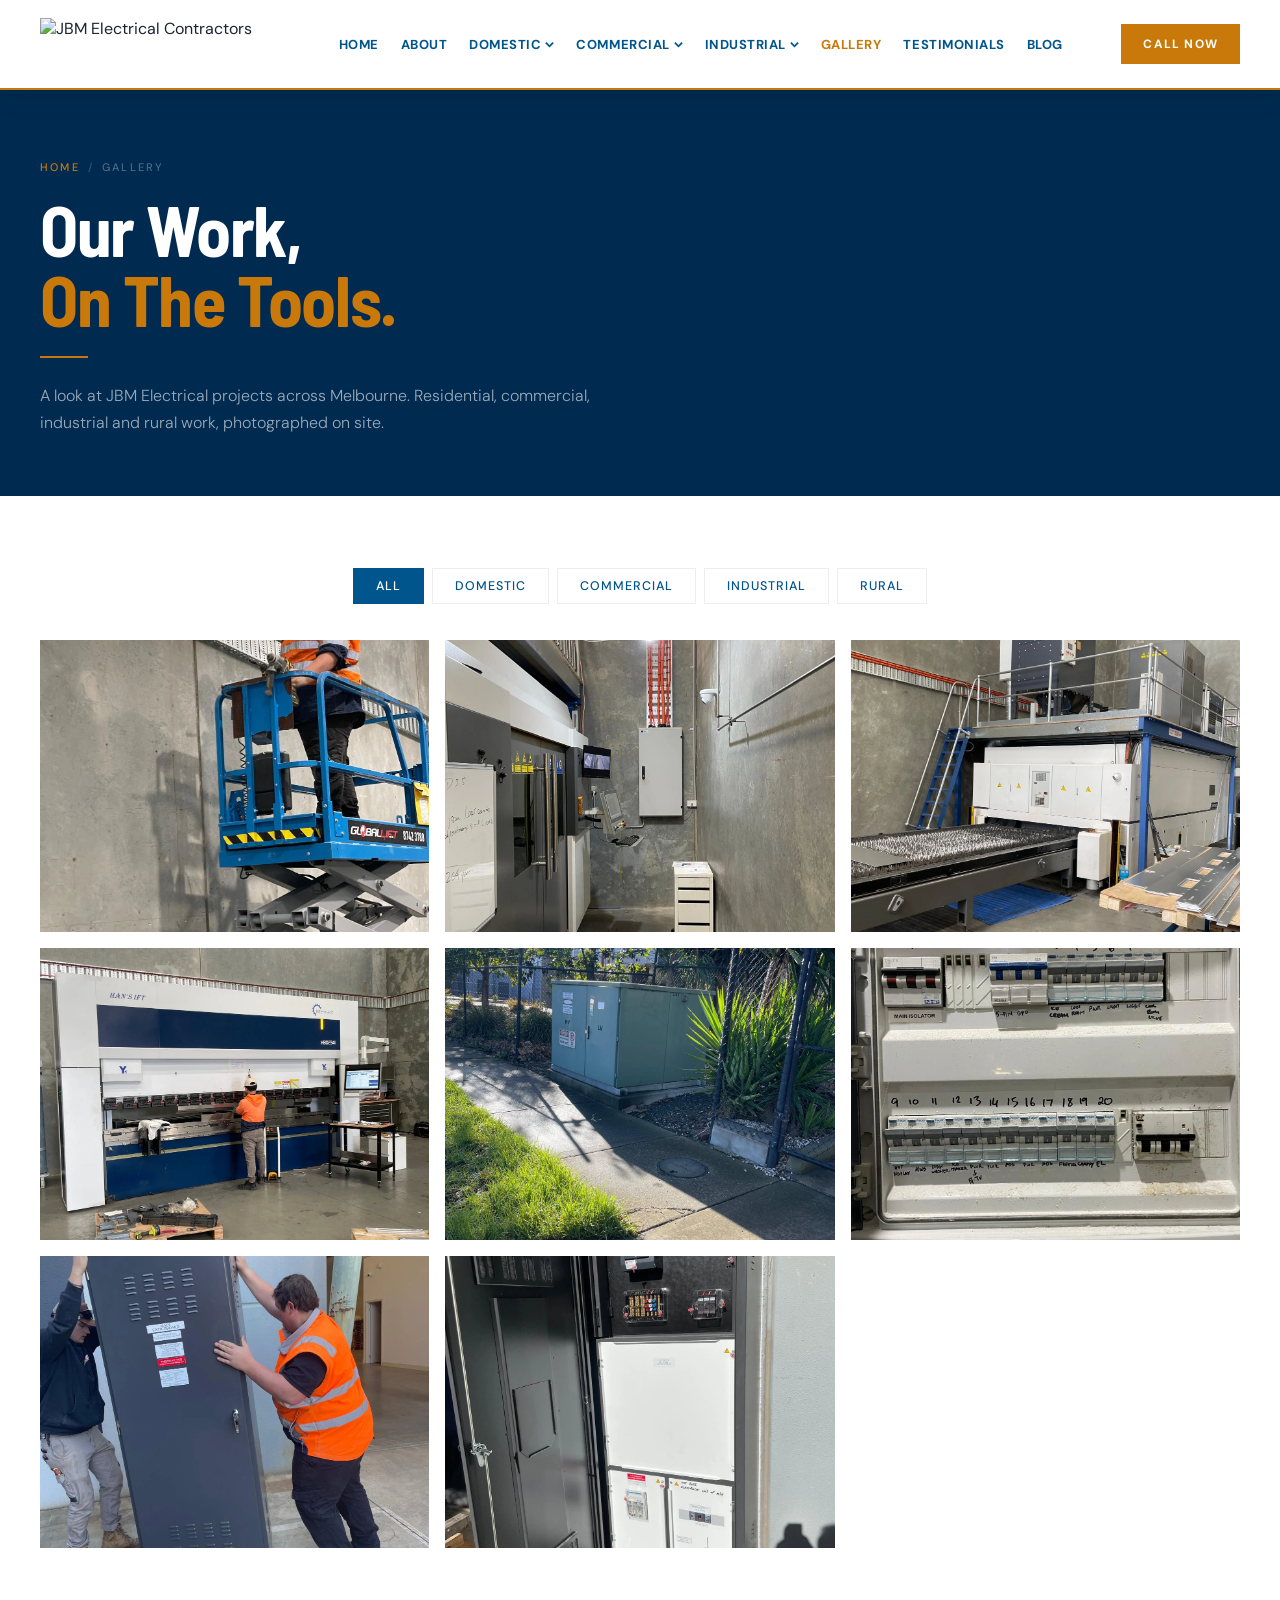
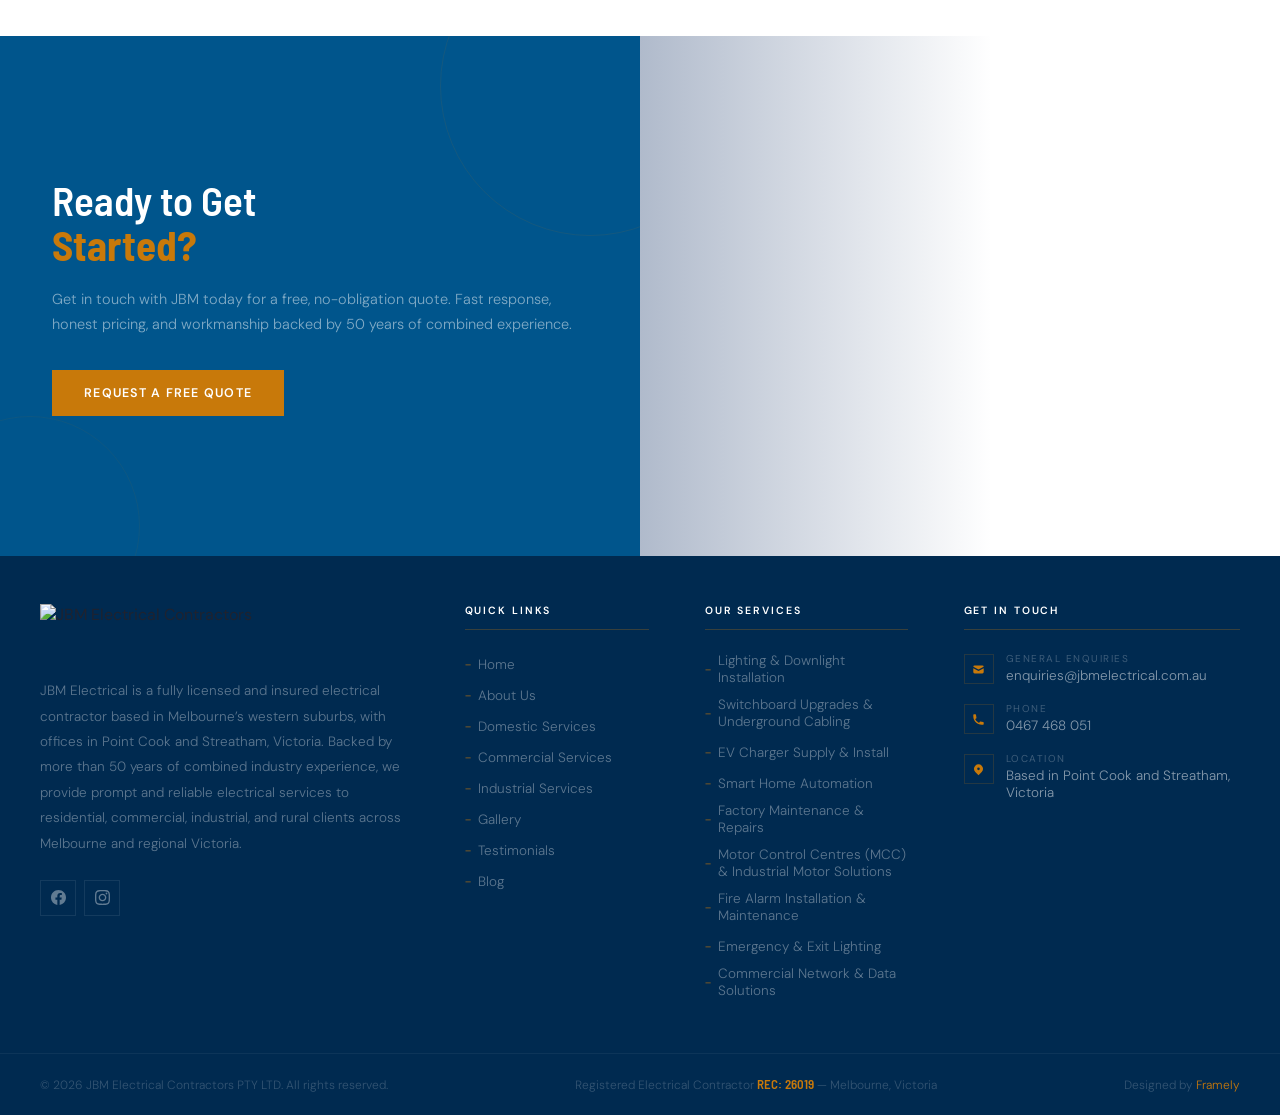
==== gallery.html @ 565f88bf "Apply JBM client wording and supplied photos for fork showcase" ====
<!DOCTYPE html>
<html lang="en">
<head>
    <meta charset="UTF-8">
    <meta name="viewport" content="width=device-width, initial-scale=1.0">
    <title>Gallery | JBM Electrical Contractors</title>
    <link rel="icon" type="image/x-icon" href="assets/icons/favicon.ico">
    <meta name="description" content="JBM Electrical projects across Melbourne: residential, commercial, industrial and rural electrical work.">
    <link rel="preconnect" href="https://fonts.googleapis.com">
    <link rel="preconnect" href="https://fonts.gstatic.com" crossorigin>
    <link href="https://fonts.googleapis.com/css2?family=Barlow+Semi+Condensed:wght@300;400;500;600;700&family=DM+Sans:ital,wght@0,300;0,400;0,500;0,600;1,300&display=swap" rel="stylesheet">
        <link rel="preload" href="assets/images/hero-bg-2.jpg" as="image">
    <link rel="stylesheet" href="css/styles.css">
    <style>
        /* Hero — interior page */
        .pg-hero {
            min-height: 46vh; position: relative;
            display: flex; align-items: flex-end; overflow: hidden;
        }
        .pg-hero-bg {
            position: absolute; inset: 0;
            background-color: var(--navy-deep);
            background-image: url("assets/images/hero-bg-2.jpg");
            background-size: cover; background-position: center 40%;
        }
        .pg-hero-overlay {
            position: absolute; inset: 0;
            background: linear-gradient(180deg, rgba(0,42,80,.45) 0%, rgba(0,42,80,.86) 75%, var(--navy-deep) 100%);
        }
        .pg-hero-inner {
            position: relative; z-index: 2;
            max-width: 1280px; width: 100%; margin: 0 auto;
            padding: 160px 40px 60px;
        }
        .pg-breadcrumb {
            display: flex; align-items: center; gap: 8px;
            font-size: 11px; letter-spacing: .2em; text-transform: uppercase;
            color: rgba(255,255,255,.3); margin-bottom: 20px; font-weight: 500;
        }
        .pg-breadcrumb a { color: var(--amber); }
        .pg-breadcrumb span { color: rgba(255,255,255,.2); }
        .pg-hero-title {
            font-family: "Barlow Semi Condensed", sans-serif;
            font-size: clamp(38px, 5.5vw, 70px);
            font-weight: 700; line-height: 1.0;
            color: var(--white); letter-spacing: -.02em; margin: 0;
        }
        .pg-hero-title em { color: var(--amber); font-style: normal; display: block; }
        .pg-hero-rule { width: 48px; height: 2px; background: var(--amber); margin-top: 22px; }
        .pg-hero-sub {
            font-size: 16px; color: rgba(255,255,255,.6); font-weight: 300;
            line-height: 1.7; max-width: 580px; margin-top: 24px;
        }

        /* Active nav link */
        .nav-active { color: var(--amber) !important; }

        /* Gallery page */
        #gallery-section {
            padding: 72px 0 88px;
            background: var(--white);
        }
        .gal-filters {
            display: flex; flex-wrap: wrap; gap: 8px;
            margin-bottom: 36px; justify-content: center;
        }
        .gal-filter-btn {
            padding: 9px 22px;
            border: 1.5px solid var(--light-gray);
            background: transparent;
            font-family: "DM Sans", sans-serif;
            font-size: 12.5px; font-weight: 500;
            letter-spacing: .08em; text-transform: uppercase;
            color: var(--navy); cursor: pointer;
            transition: border-color .18s, background .18s, color .18s;
        }
        .gal-filter-btn:hover { border-color: var(--amber); color: var(--amber); }
        .gal-filter-btn.active {
            background: var(--navy); border-color: var(--navy); color: var(--white);
        }
        .gal-grid {
            display: grid;
            grid-template-columns: repeat(3, 1fr);
            gap: 16px;
        }
        .gal-item {
            position: relative;
            aspect-ratio: 4/3;
            overflow: hidden;
            cursor: pointer;
            background: var(--off-white);
        }
        .gal-item-img {
            width: 100%; height: 100%;
            object-fit: cover;
            transition: transform .5s ease;
        }
        .gal-item:hover .gal-item-img { transform: scale(1.05); }
        .gal-item-overlay {
            position: absolute; inset: 0;
            background: linear-gradient(0deg, rgba(0,42,80,.85) 0%, rgba(0,42,80,0) 50%);
            display: flex; flex-direction: column; justify-content: flex-end;
            padding: 22px 20px;
            opacity: 0;
            transition: opacity .25s ease;
        }
        .gal-item:hover .gal-item-overlay { opacity: 1; }
        .gal-item-cat {
            font-size: 9.5px; letter-spacing: .22em; text-transform: uppercase;
            color: var(--amber); font-weight: 600; margin-bottom: 6px;
        }
        .gal-item-title {
            font-family: "Barlow Semi Condensed", sans-serif;
            font-size: 18px; color: var(--white); font-weight: 600; line-height: 1.2;
        }

        /* Empty state */
        .gal-empty {
            grid-column: 1 / -1;
            padding: 80px 20px; text-align: center;
            color: var(--mid-gray);
        }
        .gal-empty-title {
            font-family: "Barlow Semi Condensed", sans-serif;
            font-size: 22px; color: var(--navy); font-weight: 600;
            margin-bottom: 8px;
        }
        .gal-empty-desc { font-size: 14px; line-height: 1.6; }

        /* Lightbox */
        .gal-lightbox {
            position: fixed; inset: 0; z-index: 10000;
            background: rgba(0,18,44,.95);
            display: none;
            align-items: center; justify-content: center;
            padding: 40px;
        }
        .gal-lightbox.show { display: flex; }
        .gal-lightbox-img {
            max-width: 90%; max-height: 80vh;
            object-fit: contain;
            display: block;
        }
        .gal-lightbox-info {
            position: absolute; bottom: 32px; left: 50%;
            transform: translateX(-50%);
            text-align: center;
            color: var(--white);
        }
        .gal-lightbox-cat {
            font-size: 10px; letter-spacing: .25em;
            text-transform: uppercase; color: var(--amber); font-weight: 600;
            margin-bottom: 6px;
        }
        .gal-lightbox-title {
            font-family: "Barlow Semi Condensed", sans-serif;
            font-size: 22px; font-weight: 500;
        }
        .gal-lightbox-close {
            position: absolute; top: 20px; right: 24px;
            width: 44px; height: 44px; border-radius: 50%;
            background: rgba(255,255,255,.08); border: 1px solid rgba(255,255,255,.15);
            color: var(--white); font-size: 22px; line-height: 1;
            cursor: pointer; display: flex; align-items: center; justify-content: center;
        }
        .gal-lightbox-close:hover { background: var(--amber); border-color: var(--amber); }

        @media(max-width:900px) {
            .gal-grid { grid-template-columns: repeat(2, 1fr); }
        }
        @media(max-width:700px) {
            .pg-hero-inner { padding: 130px 20px 48px; }
            .pg-breadcrumb { display: none; }
            #gallery-section { padding: 48px 0 60px; }
            .gal-filters { margin-bottom: 24px; }
            .gal-filter-btn { padding: 8px 16px; font-size: 11.5px; }
        }
        @media(max-width:480px) {
            .gal-grid { grid-template-columns: 1fr; }
        }

        /* Loading spinner */
        .content-spinner {
            grid-column: 1 / -1;
            display: flex;
            align-items: center;
            justify-content: center;
            padding: 80px 20px;
        }
        .content-spinner::after {
            content: "";
            width: 38px; height: 38px;
            border: 3px solid rgba(0, 85, 140, .12);
            border-top-color: var(--amber);
            border-radius: 50%;
            animation: contentSpin .9s linear infinite;
        }
        @keyframes contentSpin {
            to { transform: rotate(360deg); }
        }
    </style>
</head>
<body>

<header id="header">
    <div class="header-wrap">
        <a href="index.html" class="logo">
            <img id="logo-src" class="logo-color" src="assets/images/jbm-logo.svg" alt="JBM Electrical Contractors">
        </a>
        <nav>
            <div class="nav-item"><a href="index.html" class="nav-link">Home</a></div>
            <div class="nav-item"><a href="about.html" class="nav-link ">About</a></div>
            <div class="nav-item">
                <a href="domestic.html" class="nav-link">Domestic <svg class="chevron" viewBox="0 0 10 6"><path d="M1 1l4 4 4-4"/></svg></a>
                <div class="dropdown">
                    <a href="domestic.html#power-points-switches" class="dd-link">Power Points &amp; Switches</a>
                    <a href="domestic.html#lighting-downlights" class="dd-link">Lighting &amp; Downlight Installation</a>
                    <a href="domestic.html#ceiling-exhaust-fans" class="dd-link">Ceiling &amp; Exhaust Fans</a>
                    <a href="domestic.html#stove-oven-cooktop" class="dd-link">Stove, Oven &amp; Cooktop Installations</a>
                    <a href="domestic.html#air-conditioning" class="dd-link">Air Conditioning</a>
                    <a href="domestic.html#rangehood-installations" class="dd-link">Rangehood Installation &amp; Electrical Connection</a>
                    <a href="domestic.html#smart-home-automation" class="dd-link">Smart Home Automation</a>
                    <a href="domestic.html#electrical-heating" class="dd-link">Electrical Heating Installation</a>
                    <a href="domestic.html#tv-wall-mounting" class="dd-link">TV &amp; Wall Mounting</a>
                    <a href="domestic.html#data-tv-points" class="dd-link">Data &amp; TV Point Installation</a>
                    <a href="domestic.html#ev-charger" class="dd-link">EV Charger Supply &amp; Install</a>
                    <a href="domestic.html#switchboard-upgrades" class="dd-link">Switchboard Upgrades &amp; Underground Cabling</a>
                    <a href="domestic.html#safety-switches" class="dd-link">Safety Switches &amp; Testing</a>
                    <a href="domestic.html#appliance-repairs" class="dd-link">Appliance Repairs &amp; Electrical Fault Finding</a>
                    <a href="domestic.html#tenancy-safety-checks" class="dd-link">Residential Tenancy Safety Checks</a>
                </div>
            </div>
            <div class="nav-item">
                <a href="commercial.html" class="nav-link">Commercial <svg class="chevron" viewBox="0 0 10 6"><path d="M1 1l4 4 4-4"/></svg></a>
                <div class="dropdown">
                    <a href="commercial.html#shop-fitouts" class="dd-link">Commercial Shop Fit-outs</a>
                    <a href="commercial.html#tenant-improvements" class="dd-link">Commercial Tenant Improvement Works</a>
                    <a href="commercial.html#medical-dental" class="dd-link">Medical &amp; Dental Centre Electrical Services</a>
                    <a href="commercial.html#bakeries-hospitality" class="dd-link">Bakeries &amp; Hospitality Electrical Services</a>
                    <a href="commercial.html#shopping-centre-maintenance" class="dd-link">Shopping Centre Electrical Maintenance</a>
                    <a href="commercial.html#lighting-installations" class="dd-link">Commercial Lighting Installation &amp; Upgrades</a>
                    <a href="commercial.html#new-construction-wiring" class="dd-link">New Commercial Construction Wiring</a>
                    <a href="commercial.html#emergency-exit-lighting" class="dd-link">Emergency &amp; Exit Lighting</a>
                    <a href="commercial.html#ev-charger" class="dd-link">EV Charger Supply &amp; Install</a>
                    <a href="commercial.html#fire-alarm" class="dd-link">Fire Alarm Installation &amp; Maintenance</a>
                    <a href="commercial.html#network-data" class="dd-link">Commercial Network &amp; Data Solutions</a>
                    <a href="commercial.html#lighting-design-energy" class="dd-link">Lighting Design &amp; Energy Efficient Upgrades</a>
                    <a href="commercial.html#fault-finding" class="dd-link">Commercial Electrical Fault Finding &amp; Repairs</a>
                    <a href="commercial.html#testing-compliance" class="dd-link">Electrical Testing &amp; Compliance</a>
                </div>
            </div>
            <div class="nav-item">
                <a href="industrial.html" class="nav-link">Industrial <svg class="chevron" viewBox="0 0 10 6"><path d="M1 1l4 4 4-4"/></svg></a>
                <div class="dropdown">
                    <a href="industrial.html#factory-maintenance" class="dd-link">Factory Maintenance &amp; Repairs</a>
                    <a href="industrial.html#crane-pump-maintenance" class="dd-link">Crane &amp; Pump Electrical Maintenance</a>
                    <a href="industrial.html#motor-control-centres" class="dd-link">Motor Control Centres (MCC) &amp; Industrial Motor Solutions</a>
                    <a href="industrial.html#heavy-machinery-wiring" class="dd-link">Heavy Machinery Wiring &amp; Electrical Connections</a>
                    <a href="industrial.html#cable-ladder" class="dd-link">Cable Tray, Ladder &amp; Industrial Cable Installations</a>
                    <a href="industrial.html#high-bay-lighting" class="dd-link">High Bay Lighting Installation &amp; Upgrades</a>
                    <a href="industrial.html#3-phase-power" class="dd-link">3 Phase Power Installations</a>
                    <a href="industrial.html#new-machinery-cabling" class="dd-link">New Machinery Cabling &amp; Electrical Connections</a>
                    <a href="industrial.html#shed-office-power" class="dd-link">Shed &amp; Office Power Installations</a>
                    <a href="industrial.html#fault-finding" class="dd-link">Industrial Electrical Fault Finding &amp; Repairs</a>
                    <a href="industrial.html#power-upgrades" class="dd-link">Power Upgrades &amp; Electricity Distributor Liaison</a>
                    <a href="industrial.html#lighting-design-energy" class="dd-link">Industrial Lighting Design &amp; Energy Efficient Upgrades</a>
                </div>
            </div>
            <div class="nav-item"><a href="gallery.html" class="nav-link nav-active">Gallery</a></div>
            <div class="nav-item"><a href="index.html#testimonials" class="nav-link">Testimonials</a></div>
            <div class="nav-item"><a href="blog.html" class="nav-link">Blog</a></div>
        </nav>
        <a href="index.html#enquiry" class="h-cta">Call Now</a>
        <div class="ham" id="ham" onclick="toggleNav()"><span></span><span></span><span></span></div>
    </div>
</header>

<div id="mob-nav">
    <button class="mob-close" onclick="toggleNav()">&#215;</button>
    <a href="index.html" class="mob-link">Home</a>
    <a href="about.html" class="mob-link">About</a>
    <a href="domestic.html" class="mob-link">Domestic Services</a>
    <a href="commercial.html" class="mob-link">Commercial Services</a>
    <a href="industrial.html" class="mob-link">Industrial Services</a>
    <a href="gallery.html" class="mob-link">Gallery</a>
    <a href="index.html#testimonials" class="mob-link">Testimonials</a>
    <a href="blog.html" class="mob-link">Blog</a>
</div>

<section class="pg-hero">
    <div class="pg-hero-bg"></div>
    <div class="pg-hero-overlay"></div>
    <div class="pg-hero-inner">
        <div class="pg-breadcrumb">
            <a href="index.html">Home</a>
            <span>/</span>
            Gallery
        </div>
        <h1 class="pg-hero-title">
            Our Work,
            <em>On The Tools.</em>
        </h1>
        <div class="pg-hero-rule"></div>
        <p class="pg-hero-sub">A look at JBM Electrical projects across Melbourne. Residential, commercial, industrial and rural work, photographed on site.</p>
    </div>
</section>

<section id="gallery-section">
    <div class="sec-inner">
        <div class="gal-filters" id="gal-filters">
            <button class="gal-filter-btn active" data-filter="all">All</button>
            <button class="gal-filter-btn" data-filter="Domestic">Domestic</button>
            <button class="gal-filter-btn" data-filter="Commercial">Commercial</button>
            <button class="gal-filter-btn" data-filter="Industrial">Industrial</button>
            <button class="gal-filter-btn" data-filter="Rural">Rural</button>
        </div>
        <div class="gal-grid" id="gal-grid">
            <div class="content-spinner"></div>
        </div>
    </div>
</section>

<!-- Lightbox -->
<div class="gal-lightbox" id="gal-lightbox">
    <button class="gal-lightbox-close" id="gal-lightbox-close">&#215;</button>
    <img class="gal-lightbox-img" id="gal-lightbox-img" src="" alt="">
    <div class="gal-lightbox-info">
        <div class="gal-lightbox-cat" id="gal-lightbox-cat"></div>
        <div class="gal-lightbox-title" id="gal-lightbox-title"></div>
    </div>
</div>

<!-- Gallery manifest — built and updated by CMS deploy hook; for now, hardcoded list -->
<script>
/* Gallery file list — fetched live from GitHub via /api/content */
window.JBM_GALLERY_FETCH = "/api/content?type=gallery";
/* Branch-local entries remain available before a CMS main-branch merge. */
window.JBM_GALLERY_FILES = ["commercial-gallery", "domestic-gallery", "industrial-gallery", "rural-gallery", "industrial-upgrade-01", "industrial-upgrade-02", "industrial-upgrade-03", "industrial-upgrade-04", "industrial-upgrade-05", "industrial-upgrade-06", "industrial-upgrade-07", "industrial-upgrade-08"];
</script>

<section id="cta">
    <div class="cta-left">
        <h2 class="cta-title">
            Ready to Get<br>
            <strong>Started?</strong>
        </h2>
        <p class="cta-sub">Get in touch with JBM today for a free, no-obligation quote. Fast response, honest pricing, and workmanship backed by 50 years of combined experience.</p>
        <div class="cta-btns">
            <a href="index.html#enquiry" class="btn-amber">Request a Free Quote</a>
        </div>
    </div>
    <div class="cta-right">
        <img class="cta-img" src="assets/images/cta-bg.webp" alt="JBM Electrical team at work" loading="lazy" onerror="this.style.display='none'">
        <div class="cta-img-overlay"></div>
    </div>
</section>

<footer id="contact">
    <div class="foot-inner">
        <div>
            <img id="logo-footer" class="foot-logo" src="assets/images/jbm-logo.svg" alt="JBM Electrical Contractors">
            <p class="foot-about">JBM Electrical is a fully licensed and insured electrical contractor based in Melbourne’s western suburbs, with offices in Point Cook and Streatham, Victoria. Backed by more than 50 years of combined industry experience, we provide prompt and reliable electrical services to residential, commercial, industrial, and rural clients across Melbourne and regional Victoria.</p>
            <div class="foot-social">
                <a href="https://facebook.com" target="_blank" class="soc-btn" title="Facebook">
                    <svg viewBox="0 0 24 24"><path d="M24 12.073c0-6.627-5.373-12-12-12s-12 5.373-12 12c0 5.99 4.388 10.954 10.125 11.854v-8.385H7.078v-3.47h3.047V9.43c0-3.007 1.792-4.669 4.533-4.669 1.312 0 2.686.235 2.686.235v2.953H15.83c-1.491 0-1.956.925-1.956 1.874v2.25h3.328l-.532 3.47h-2.796v8.385C19.612 23.027 24 18.062 24 12.073z"/></svg>
                </a>
                <a href="https://instagram.com" target="_blank" class="soc-btn" title="Instagram">
                    <svg viewBox="0 0 24 24"><path d="M12 2.163c3.204 0 3.584.012 4.85.07 3.252.148 4.771 1.691 4.919 4.919.058 1.265.069 1.645.069 4.849 0 3.205-.012 3.584-.069 4.849-.149 3.225-1.664 4.771-4.919 4.919-1.266.058-1.644.07-4.85.07-3.204 0-3.584-.012-4.849-.07-3.26-.149-4.771-1.699-4.919-4.92-.058-1.265-.07-1.644-.07-4.849 0-3.204.013-3.583.07-4.849.149-3.227 1.664-4.771 4.919-4.919 1.266-.057 1.645-.069 4.849-.069zm0-2.163c-3.259 0-3.667.014-4.947.072-4.358.2-6.78 2.618-6.98 6.98-.059 1.281-.073 1.689-.073 4.948 0 3.259.014 3.668.072 4.948.2 4.358 2.618 6.78 6.98 6.98 1.281.058 1.689.072 4.948.072 3.259 0 3.668-.014 4.948-.072 4.354-.2 6.782-2.618 6.979-6.98.059-1.28.073-1.689.073-4.948 0-3.259-.014-3.667-.072-4.947-.196-4.354-2.617-6.78-6.979-6.98-1.281-.059-1.69-.073-4.949-.073zm0 5.838c-3.403 0-6.162 2.759-6.162 6.162s2.759 6.163 6.162 6.163 6.162-2.759 6.162-6.163c0-3.403-2.759-6.162-6.162-6.162zm0 10.162c-2.209 0-4-1.79-4-4 0-2.209 1.791-4 4-4s4 1.791 4 4c0 2.21-1.791 4-4 4zm6.406-11.845c-.796 0-1.441.645-1.441 1.44s.645 1.44 1.441 1.44c.795 0 1.439-.645 1.439-1.44s-.644-1.44-1.439-1.44z"/></svg>
                </a>
            </div>
        </div>
        <div>
            <div class="foot-col-title">Quick Links</div>
            <ul class="foot-links">
                <li><a href="index.html">Home</a></li>
                <li><a href="about.html">About Us</a></li>
                <li><a href="domestic.html">Domestic Services</a></li>
                <li><a href="commercial.html">Commercial Services</a></li>
                <li><a href="industrial.html">Industrial Services</a></li>
                <li><a href="gallery.html">Gallery</a></li>
                <li><a href="index.html#testimonials">Testimonials</a></li>
                <li><a href="blog.html">Blog</a></li>
            </ul>
        </div>
        <div>
            <div class="foot-col-title">Our Services</div>
            <ul class="foot-links">
                <li><a href="domestic.html#lighting-downlights">Lighting &amp; Downlight Installation</a></li>
                <li><a href="domestic.html#switchboard-upgrades">Switchboard Upgrades &amp; Underground Cabling</a></li>
                <li><a href="domestic.html#ev-charger">EV Charger Supply &amp; Install</a></li>
                <li><a href="domestic.html#smart-home-automation">Smart Home Automation</a></li>
                <li><a href="industrial.html#factory-maintenance">Factory Maintenance &amp; Repairs</a></li>
                <li><a href="industrial.html#motor-control-centres">Motor Control Centres (MCC) &amp; Industrial Motor Solutions</a></li>
                <li><a href="commercial.html#fire-alarm">Fire Alarm Installation &amp; Maintenance</a></li>
                <li><a href="commercial.html#emergency-exit-lighting">Emergency &amp; Exit Lighting</a></li>
                <li><a href="commercial.html#network-data">Commercial Network &amp; Data Solutions</a></li>
            </ul>
        </div>
        <div>
            <div class="foot-col-title">Get In Touch</div>
            <div class="foot-contact-row">
                <div class="foot-ico"><svg viewBox="0 0 20 20"><path d="M2.003 5.884L10 9.882l7.997-3.998A2 2 0 0016 4H4a2 2 0 00-1.997 1.884z"/><path d="M18 8.118l-8 4-8-4V14a2 2 0 002 2h12a2 2 0 002-2V8.118z"/></svg></div>
                <div>
                    <div class="foot-c-lbl">General Enquiries</div>
                    <div class="foot-c-val"><a href="mailto:enquiries@jbmelectrical.com.au">enquiries@jbmelectrical.com.au</a></div>
                </div>
            </div>
            <div class="foot-contact-row">
                <div class="foot-ico"><svg viewBox="0 0 20 20"><path d="M2 3a1 1 0 011-1h2.153a1 1 0 01.986.836l.74 4.435a1 1 0 01-.54 1.06l-1.548.773a11.037 11.037 0 006.105 6.105l.774-1.548a1 1 0 011.059-.54l4.435.74a1 1 0 01.836.986V17a1 1 0 01-1 1h-2C7.82 18 2 12.18 2 5V3z"/></svg></div>
                <div>
                    <div class="foot-c-lbl">Phone</div>
                    <div class="foot-c-val"><a href="tel:0467468051">0467 468 051</a></div>
                </div>
            </div>
            <div class="foot-contact-row">
                <div class="foot-ico"><svg viewBox="0 0 20 20"><path fill-rule="evenodd" d="M5.05 4.05a7 7 0 119.9 9.9L10 18.9l-4.95-4.95a7 7 0 010-9.9zM10 11a2 2 0 100-4 2 2 0 000 4z" clip-rule="evenodd"/></svg></div>
                <div>
                    <div class="foot-c-lbl">Location</div>
                    <div class="foot-c-val">Based in Point Cook and Streatham, Victoria</div>
                </div>
            </div>
        </div>
    </div>
    <div class="foot-bottom">
        <div class="foot-copy">&copy; 2026 JBM Electrical Contractors PTY LTD. All rights reserved.</div>
        <div class="foot-rec">Registered Electrical Contractor <span>REC: 26019</span> &mdash; Melbourne, Victoria</div>
        <div class="foot-copy"><span>Designed by <a href="https://framelywebdesigns.com" target="_blank" rel="noopener noreferrer" style="color:#C8790A;text-decoration:none;">Framely</a></span></div>
    </div>
</footer>

<script src="js/scripts.js"></script>

</body>
</html>
---- css/styles.css ----
/*
 * JBM Electrical Contractors
 * Stylesheet — styles.css
 *
 * Sections:
 *   1. CSS Variables (Root)
 *   2. Reset & Base
 *   3. Loading Screen
 *   4. Top Bar
 *   5. Header & Navigation
 *   6. Mobile Navigation
 *   7. Hero Section
 *   8. Services Section
 *   9. Why Choose JBM
 *  10. How It Works (Process)
 *  11. Testimonials
 *  12. CTA Section
 *  13. Enquiry Form
 *  14. Footer
 *  15. Animations
 *  16. Responsive Breakpoints
 */

:root {
            --navy:       #00558C;
            --navy-dark:  #004070;
            --navy-deep:  #002A50;
            --amber:      #C8790A;
            --amber-lt:   #e89210;
            --white:      #FFFFFF;
            --off-white:  #F6F7F9;
            --light-gray: #ECEEF2;
            --mid-gray:   #8a8fa0;
            --charcoal:   #1e2330;
            --text:       #4a5168;
        }
        *, *::before, *::after { margin:0; padding:0; box-sizing:border-box; }
        html { scroll-behavior:smooth; }
        body { font-family:"DM Sans",sans-serif; color:var(--charcoal); background:var(--white); overflow-x:hidden; }
        img { display:block; max-width:100%; }
        a { text-decoration:none; color:inherit; }

        /* =========================================================
           LOADING SCREEN
        ========================================================= */
        #loader {
            position:fixed; inset:0; z-index:10000;
            background:var(--navy-deep);
            display:flex; flex-direction:column; align-items:center; justify-content:center; gap:32px;
            transition:opacity .8s ease;
        }
        #loader.out { opacity:0; pointer-events:none; }
        #loader.gone { display:none; }
        .loader-logo {
            width:220px; height:auto; opacity:0; transform:scale(.85);
            transition:opacity .9s ease, transform .9s ease;
        }
        .loader-logo.show { opacity:1; transform:scale(1); }
        .loader-tagline {
            font-family:"Barlow Semi Condensed",sans-serif; font-size:12.5px; letter-spacing:.35em;
            text-transform:uppercase; color:rgba(255,255,255,.25);
            opacity:0; transition:opacity 1.1s ease .3s;
        }
        .loader-tagline.show { opacity:1; }
        .loader-line-wrap { width:120px; height:1px; background:rgba(255,255,255,.08); }
        .loader-line {
            height:1px; width:0; background:var(--amber);
            transition:width 1.8s cubic-bezier(.4,0,.2,1);
        }
        .loader-line.run { width:100%; }

        /* =========================================================
           TOP BAR
        ========================================================= */
        /* =========================================================
           HEADER — solid white, fixed at top
        ========================================================= */
        #header {
            position:fixed; top:0; left:0; right:0; z-index:900;
            padding:0 40px;
            background:var(--white);
            box-shadow:0 2px 32px rgba(0,0,0,.1);
            border-bottom:2px solid var(--amber);
            transition:background .4s ease, box-shadow .4s ease;
        }
        #header.solid {
            top:0;
            background:var(--white);
            box-shadow:0 2px 32px rgba(0,0,0,.1);
            border-bottom:2px solid var(--amber);
        }
        .header-wrap {
            max-width:1280px; margin:0 auto;
            display:flex; align-items:center; justify-content:space-between; height:88px;
        }
        .logo { display:flex; align-items:center; }
        .logo img { height:52px; width:auto; max-width:220px; object-fit:contain; }
        /* Single colored logo — drop shadow for dark header visibility */
        .logo-white { display:none; }
        .logo-color { display:block; }

        /* NAV */
        nav { display:flex; align-items:center; gap:2px; margin-left:28px; }
        .nav-item { position:relative; }
        .nav-link {
            display:flex; align-items:center; gap:4px; padding:27px 10px;
            font-family:"DM Sans",sans-serif; font-size:13px; font-weight:700;
            letter-spacing:.04em; text-transform:uppercase;
            color:var(--navy); transition:color .2s;
        }
        #header.solid .nav-link { color:var(--navy); }
        .nav-link:hover, #header.solid .nav-link:hover { color:var(--amber); }
        .chevron { width:9px; height:9px; stroke:currentColor; fill:none; stroke-width:2; transition:transform .2s; }
        .nav-item:hover .chevron { transform:rotate(180deg); }

        .dropdown {
            position:absolute; top:calc(100% + 2px); left:0;
            background:var(--white); border-top:2px solid var(--amber);
            box-shadow:0 16px 52px rgba(0,0,0,.12);
            min-width:252px; opacity:0; visibility:hidden;
            transform:translateY(-8px); transition:all .22s ease; z-index:9999;
            display:grid; grid-template-columns:1fr 1fr; width:560px;
        }
        .nav-item:hover .dropdown { opacity:1; visibility:visible; transform:translateY(0); }
        .dd-link {
            display:block; padding:11px 22px;
            font-size:13px; color:var(--navy);
            border-bottom:1px solid var(--light-gray);
            transition:background .15s, color .15s, padding-left .15s;
        }
        .dd-link:last-child { border-bottom:none; }
        .dd-link:nth-last-child(2):nth-child(odd) { border-bottom:none; }
        .dd-link:hover { background:var(--off-white); color:var(--amber); padding-left:28px; }
        /* Industrial is the last dropdown: on narrower laptops, open it leftwards so the wider menu stays on screen */
        @media(max-width:1200px) { .nav-item:nth-child(5) .dropdown { left:auto; right:0; } }

        .h-cta {
            display:inline-flex; align-items:center;
            background:var(--amber); border:none;
            color:var(--white); font-family:"DM Sans",sans-serif; font-size:12px;
            font-weight:700; letter-spacing:.1em; text-transform:uppercase;
            padding:12px 22px; white-space:nowrap;
            transition:background .2s, transform .15s;
            flex-shrink:0;
        }
        .h-cta:hover { background:var(--amber-lt); transform:translateY(-1px); }
        #header.solid .h-cta { background:var(--amber); color:var(--white); }
        #header.solid .h-cta:hover { background:var(--amber-lt); }

        .ham { display:none; flex-direction:column; gap:5px; cursor:pointer; padding:8px; }
        .ham span { display:block; width:24px; height:2px; background:var(--navy); border-radius:2px; transition:all .3s; }
        #header.solid .ham span { background:var(--navy); }

        /* =========================================================
           MOBILE NAV
        ========================================================= */
        #mob-nav {
            display:none; position:fixed; inset:0; z-index:8000;
            background:var(--navy-deep); padding:100px 32px 40px; overflow-y:auto;
            transform:translateX(100%); transition:transform .35s ease;
        }
        #mob-nav.open { transform:translateX(0); }
        .mob-close {
            position:absolute; top:28px; right:28px;
            font-size:30px; color:rgba(255,255,255,.35); cursor:pointer;
            background:none; border:none; line-height:1;
        }
        .mob-link {
            display:block; font-family:"Barlow Semi Condensed",sans-serif; font-size:28px; font-weight:600;
            color:var(--white); padding:14px 0; border-bottom:1px solid rgba(255,255,255,.06);
            letter-spacing:.02em; transition:color .2s;
        }
        .mob-link:hover { color:var(--amber); }
        .mob-sub .mob-link { font-size:16px; font-family:"DM Sans",sans-serif; color:rgba(255,255,255,.4); padding:9px 0 9px 18px; }

        /* =========================================================
           HERO — full bleed, centered, cinematic
        ========================================================= */
        #hero {
            min-height:100vh; position:relative;
            display:flex; align-items:center; justify-content:center; overflow:hidden;
        }
        .hero-bg {
            position:absolute; inset:0;
            background-color:var(--navy-deep);
            background-image:url("../assets/images/jbm-industrial-shed.webp");
            background-size:cover; background-position:60% center;
        }
        .hero-overlay {
            position:absolute; inset:0;
            background:linear-gradient(180deg, rgba(0,85,140,.45) 0%, rgba(0,85,140,.65) 55%, rgba(0,85,140,.82) 100%);
        }
        .hero-grain {
            position:absolute; inset:0; opacity:.035;
            background-image:url("data:image/svg+xml,%3Csvg viewBox='0 0 200 200' xmlns='http://www.w3.org/2000/svg'%3E%3Cfilter id='n'%3E%3CfeTurbulence type='fractalNoise' baseFrequency='0.85' numOctaves='4' stitchTiles='stitch'/%3E%3C/filter%3E%3Crect width='100%25' height='100%25' filter='url(%23n)'/%3E%3C/svg%3E");
            background-size:180px 180px;
        }
        .hero-inner {
            position:relative; z-index:2;
            text-align:center; max-width:800px;
            padding:140px 40px 180px;
        }
        .hero-eyebrow {
            display:inline-flex; align-items:center; gap:14px;
            font-size:10.5px; font-weight:500; letter-spacing:.28em;
            text-transform:uppercase; color:var(--amber); margin-bottom:28px;
        }
        .hero-eyebrow::before, .hero-eyebrow::after {
            content:""; width:30px; height:1px; background:var(--amber); opacity:.5;
        }
        .hero-title {
            font-family:"Barlow Semi Condensed",sans-serif;
            font-size:clamp(46px,7vw,90px); font-weight:700; line-height:1.0;
            color:var(--white); margin-bottom:26px; letter-spacing:-.02em;
        }
        .hero-title strong {
            font-weight:700;  color:var(--amber); display:block;
        }
        .hero-desc {
            font-size:16.5px; line-height:1.85; color:rgba(255,255,255,.55);
            max-width:600px; margin:0 auto 44px; font-weight:300;
        }
        .hero-btns { display:flex; align-items:center; justify-content:center; gap:16px; flex-wrap:wrap; }
        .btn-primary {
            display:inline-flex; align-items:center; gap:10px;
            background:var(--amber); color:var(--white);
            font-family:"DM Sans",sans-serif; font-size:12.5px; font-weight:600;
            letter-spacing:.1em; text-transform:uppercase; padding:16px 36px;
            transition:background .2s, transform .15s, box-shadow .2s;
        }
        .btn-primary:hover { background:var(--amber-lt); transform:translateY(-2px); box-shadow:0 12px 32px rgba(200,121,10,.3); }
        .btn-secondary {
            display:inline-flex; align-items:center; gap:10px;
            background:transparent; color:var(--white);
            font-family:"DM Sans",sans-serif; font-size:12.5px; font-weight:500;
            letter-spacing:.1em; text-transform:uppercase; padding:15px 34px;
            border:1px solid rgba(255,255,255,.22); transition:all .2s;
        }
        .btn-secondary:hover { border-color:var(--amber); color:var(--amber); }

        .hero-ribbon {
            position:absolute; bottom:0; left:0; right:0; z-index:3;
            background:rgba(255,255,255,.05); backdrop-filter:blur(16px);
            border-top:1px solid rgba(255,255,255,.07);
        }
        .hero-ribbon-inner {
            max-width:1280px; margin:0 auto; padding:0 40px;
            display:grid; grid-template-columns:repeat(3,1fr);
        }
        .h-stat {
            padding:28px 20px; text-align:center;
            border-right:1px solid rgba(255,255,255,.07);
        }
        .h-stat:last-child { border-right:none; }
        .h-stat-num {
            font-family:"Barlow Semi Condensed",sans-serif; font-size:48px; font-weight:700; letter-spacing:-.01em;
            color:var(--amber); line-height:1;
        }
        .h-stat-num sup { font-size:22px; vertical-align:super; }
        .h-stat-lbl { font-size:11px; color:rgba(255,255,255,.32); text-transform:uppercase; letter-spacing:.15em; margin-top:6px; }

        /* =========================================================
           SHARED SECTION STYLES
        ========================================================= */
        .sec-inner { max-width:1280px; margin:0 auto; padding:0 40px; }
        .sec-eyebrow {
            font-family:"DM Sans",sans-serif; font-size:10.5px; font-weight:500;
            letter-spacing:.25em; text-transform:uppercase; color:var(--amber); margin-bottom:8px;
        }
        .sec-title {
            font-family:"Barlow Semi Condensed",sans-serif;
            font-size:clamp(26px,3.5vw,42px); font-weight:600; line-height:1.06;
            color:var(--navy); margin-bottom:12px;
        }
        .sec-title em { color:var(--amber);  }
        .amber-rule { width:36px; height:2px; background:var(--amber); margin-bottom:12px; }
        .sec-sub { font-size:15px; color:var(--text); line-height:1.75; max-width:520px; font-weight:300; }

        /* =========================================================
           SERVICES — asymmetric
        ========================================================= */
        #services { padding:60px 0; background:var(--off-white); }
        .svc-intro { margin-bottom:32px; }
        .svc-grid {
            display:grid;
            grid-template-columns:1.65fr 1fr;
            grid-template-rows:1fr 1fr 1fr;
            gap:10px; min-height:500px;
        }
        .svc-card { position:relative; overflow:hidden; cursor:pointer; }
        .svc-card-img {
            position:absolute; inset:0; width:100%; height:100%;
            object-fit:cover; transition:transform .7s ease;
        }
        .svc-card:hover .svc-card-img { transform:scale(1.06); }
        .svc-card-overlay {
            position:absolute; inset:0;
            background:linear-gradient(0deg, rgba(13,30,54,.95) 0%, rgba(13,30,54,.38) 50%, transparent 100%);
            transition:background .3s;
        }
        .svc-card:hover .svc-card-overlay {
            background:linear-gradient(0deg, rgba(13,30,54,.98) 0%, rgba(13,30,54,.65) 55%, rgba(13,30,54,.18) 100%);
        }
        .svc-card-body { position:absolute; bottom:0; left:0; right:0; padding:20px 22px; }
        .svc-tag {
            display:inline-block; font-size:9.5px; font-weight:600; letter-spacing:.22em;
            text-transform:uppercase; color:var(--amber); margin-bottom:6px;
        }
        .svc-name {
            font-family:"Barlow Semi Condensed",sans-serif; font-size:24px; font-weight:600; letter-spacing:.01em;
            color:var(--white); line-height:1.1; margin-bottom:6px;
        }
        .svc-small .svc-name { font-size:18px; }
        .svc-desc {
            font-size:13.5px; color:rgba(255,255,255,.52); line-height:1.6;
            max-height:0; overflow:hidden; opacity:0;
            transition:max-height .4s ease, opacity .35s ease;
        }
        .svc-card:hover .svc-desc { max-height:80px; opacity:1; }
        .svc-arrow {
            display:inline-flex; align-items:center; gap:7px;
            font-size:11px; letter-spacing:.14em; text-transform:uppercase;
            color:var(--amber); font-weight:600; margin-top:11px;
            opacity:0; transform:translateX(-10px);
            transition:opacity .3s .05s, transform .3s .05s;
        }
        .svc-card:hover .svc-arrow { opacity:1; transform:translateX(0); }
        .svc-arrow svg { width:16px; height:16px; stroke:currentColor; fill:none; stroke-width:2; }
        .svc-featured { grid-row:1 / 4; }
        .svc-small { grid-column:2; }

        /* =========================================================
           DIVIDER
        ========================================================= */
        .section-divider {
            height:4px;
            background:linear-gradient(90deg, var(--navy-deep), var(--amber) 50%, var(--navy-deep));
        }

        /* =========================================================
           WHY CHOOSE JBM — light bg, oversized outline numbers
        ========================================================= */
        #why { padding:70px 0; background:var(--white); position:relative; overflow-x:clip; }
        .why-grid { display:grid; grid-template-columns:1fr 1fr; gap:60px; align-items:center; }
        .why-left { position:relative; }
        .why-sec-sub { font-size:15px; color:var(--text); line-height:1.75; font-weight:300; margin-bottom:0; margin-top:14px; }

        .cred-grid { display:grid; grid-template-columns:1fr 1fr; gap:10px; margin-top:28px; }
        .cred-item {
            background:var(--off-white); border-left:3px solid var(--amber);
            padding:18px 18px; transition:background .2s, transform .2s;
        }
        .cred-item:hover { background:var(--light-gray); transform:translateX(3px); }
        .cred-num {
            font-family:"Barlow Semi Condensed",sans-serif; font-size:34px; font-weight:700;
            color:var(--amber); line-height:1; display:block; margin-bottom:4px;
        }
        .cred-unit { font-size:18px; }
        .cred-label {
            font-family:"DM Sans",sans-serif; font-size:10.5px; color:var(--navy);
            font-weight:700; letter-spacing:.08em; text-transform:uppercase;
        }
        .cred-desc { font-size:12px; color:var(--mid-gray); margin-top:3px; line-height:1.5; }

        .feat-list { display:flex; flex-direction:column; gap:0; }
        .feat-item {
            display:grid; grid-template-columns:44px 1fr; gap:18px; align-items:start;
            padding:18px 0; border-bottom:1px solid var(--light-gray);
        }
        .feat-item:last-child { border-bottom:none; }
        .feat-num {
            font-family:"Barlow Semi Condensed",sans-serif; font-size:12px;
            color:var(--amber); font-weight:700; letter-spacing:.1em; padding-top:4px;
        }
        .feat-body-title {
            font-family:"Barlow Semi Condensed",sans-serif; font-size:18px; font-weight:600;
            color:var(--navy); margin-bottom:5px;
        }
        .feat-body-desc { font-size:13px; color:var(--text); line-height:1.65; font-weight:300; }

        /* =========================================================
           PROCESS — vertical timeline
        ========================================================= */
        #process { padding:110px 0; background:#00558C; position:relative; overflow-x:clip; }
        #process::before {
            content:""; position:absolute; top:-180px; right:-180px;
            width:560px; height:560px; border-radius:50%;
            border:1px solid rgba(200,121,10,.06);
        }
        #process::after {
            content:""; position:absolute; bottom:-180px; left:-180px;
            width:480px; height:480px; border-radius:50%;
            border:1px solid rgba(200,121,10,.04);
        }
        .process-grid { display:grid; grid-template-columns:1fr 1fr; gap:80px; align-items:start; }
        .process-left { position:sticky; top:100px; }
        .process-sec-title { color:var(--white); }
        .process-sec-sub { color:rgba(255,255,255,.42); font-size:16.5px; line-height:1.85; font-weight:300; margin-top:20px; }
        .process-cta { margin-top:44px; }

        .timeline { position:relative; padding-left:0; }
        .timeline::before {
            content:""; position:absolute; left:21px; top:22px; bottom:22px; width:1px;
            background:linear-gradient(180deg, var(--amber) 0%, rgba(200,121,10,.08) 100%);
        }
        .t-step {
            display:grid; grid-template-columns:44px 1fr; gap:26px;
            padding:30px 0; border-bottom:1px solid rgba(255,255,255,.04);
        }
        .t-step:last-child { border-bottom:none; }
        .t-dot {
            width:44px; height:44px; border-radius:50%;
            border:1.5px solid var(--amber); background:var(--navy-deep);
            display:flex; align-items:center; justify-content:center;
            font-family:"Barlow Semi Condensed",sans-serif; font-size:16px; font-weight:700; color:var(--amber);
            flex-shrink:0; position:relative; z-index:1; transition:background .2s, color .2s;
        }
        .t-step:hover .t-dot { background:var(--amber); color:var(--white); }
        .t-title {
            font-family:"Barlow Semi Condensed",sans-serif; font-size:22px; font-weight:600;
            color:var(--white); margin-bottom:8px; margin-top:10px;
        }
        .t-desc { font-size:13.5px; color:rgba(255,255,255,.38); line-height:1.75; font-weight:300; }

        /* =========================================================
           TESTIMONIALS — big left + 3 mini right, auto-rotating
        ========================================================= */
        #testimonials { padding:70px 0; background:var(--off-white); scroll-margin-top:88px; }
        .testi-header { margin-bottom:36px; }
        .testi-layout { display:grid; grid-template-columns:1.3fr 1fr; gap:16px; align-items:stretch; }
        .testi-main {
            background:var(--white); border-left:4px solid var(--amber);
            padding:40px 44px; position:relative; overflow:hidden;
            display:flex; flex-direction:column; justify-content:space-between; min-height:320px;
        }
        .testi-main::before {
            content:"\201C"; font-family:"Barlow Semi Condensed",sans-serif;
            font-size:140px; line-height:.7; color:var(--amber); opacity:.06;
            position:absolute; top:12px; left:24px; pointer-events:none;
        }
        .testi-big-quote {
            font-family:"Barlow Semi Condensed",sans-serif;
            font-size:clamp(15px,1.6vw,20px); line-height:1.65; font-weight:400; letter-spacing:.01em;
            color:var(--navy);  position:relative; z-index:1;
            transition:opacity .3s ease;
        }
        .testi-big-quote.fading { opacity:0; }
        .testi-main-footer { position:relative; z-index:1; }
        .testi-main-author {
            display:flex; align-items:center; gap:12px;
            padding-top:20px; margin-top:20px; border-top:1px solid var(--light-gray);
            transition:opacity .3s ease;
        }
        .testi-main-author.fading { opacity:0; }
        .t-avatar {
            width:44px; height:44px; border-radius:50%; background:var(--navy);
            display:flex; align-items:center; justify-content:center;
            font-family:"Barlow Semi Condensed",sans-serif; font-size:13px; font-weight:700;
            color:var(--amber); flex-shrink:0;
        }
        .t-name { font-family:"DM Sans",sans-serif; font-size:13.5px; font-weight:600; color:var(--navy); }
        .t-role { font-size:11.5px; color:var(--mid-gray); margin-top:1px; }
        .stars { display:flex; gap:2px; margin-bottom:16px; position:relative; z-index:1; }
        .star { font-size:12px; color:var(--amber); }
        .testi-dots { display:flex; gap:5px; margin-top:14px; }
        .testi-dot {
            width:5px; height:5px; border-radius:50%; background:var(--light-gray);
            border:1px solid var(--mid-gray); cursor:pointer; transition:background .2s, transform .2s;
        }
        .testi-dot.active { background:var(--amber); border-color:var(--amber); transform:scale(1.4); }
        .testi-stack { display:flex; flex-direction:column; gap:8px; }
        .testi-mini {
            background:var(--white); padding:16px 20px; border-left:3px solid var(--light-gray);
            cursor:pointer; transition:all .22s ease; flex:1;
            display:flex; flex-direction:column; justify-content:space-between;
        }
        .testi-mini:hover { border-left-color:var(--amber); }
        .testi-mini.active { border-left-color:var(--amber); box-shadow:0 2px 16px rgba(0,0,0,.07); }
        .testi-mini-quote {
            font-family:"Barlow Semi Condensed",sans-serif; font-size:13.5px;
            line-height:1.55; color:var(--text); 
            display:-webkit-box; -webkit-line-clamp:3; -webkit-box-orient:vertical; overflow:hidden;
        }
        .testi-mini-author { display:flex; align-items:center; gap:8px; margin-top:10px; }
        .t-mini-avatar {
            width:26px; height:26px; border-radius:50%; background:var(--navy);
            display:flex; align-items:center; justify-content:center;
            font-family:"Barlow Semi Condensed",sans-serif; font-size:10px; font-weight:700;
            color:var(--amber); flex-shrink:0;
        }
        .t-mini-name { font-size:12px; font-weight:600; color:var(--navy); }
        .t-mini-role { font-size:11px; color:var(--mid-gray); }

        /* =========================================================
           CTA — split screen
        ========================================================= */
        #cta { display:grid; grid-template-columns:1fr 1fr; min-height:380px; }
        .cta-left {
            background:var(--navy); padding:56px 52px;
            display:flex; flex-direction:column; justify-content:center;
            position:relative; overflow:hidden;
        }
        .cta-left::before {
            content:""; position:absolute; top:-100px; right:-100px;
            width:300px; height:300px; border-radius:50%;
            border:1px solid rgba(200,121,10,.1);
        }
        .cta-left::after {
            content:""; position:absolute; bottom:-80px; left:-80px;
            width:220px; height:220px; border-radius:50%;
            border:1px solid rgba(200,121,10,.07);
        }
        .cta-title {
            font-family:"Barlow Semi Condensed",sans-serif;
            font-size:clamp(26px,3.2vw,42px); font-weight:600; line-height:1.1;
            color:var(--white); margin-bottom:20px;
        }
        .cta-title strong { font-weight:700;  color:var(--amber); display:block; }
        .cta-sub { font-size:14.5px; color:rgba(255,255,255,.5); line-height:1.78; font-weight:300; margin-bottom:32px; }
        .cta-btns { display:flex; gap:14px; flex-wrap:wrap; position:relative; z-index:1; }
        .btn-amber {
            display:inline-flex; align-items:center; gap:9px;
            background:var(--amber); color:var(--white);
            font-family:"DM Sans",sans-serif; font-size:12.5px; font-weight:600;
            letter-spacing:.1em; text-transform:uppercase; padding:15px 32px; transition:all .2s;
        }
        .btn-amber:hover { background:var(--amber-lt); transform:translateY(-2px); }
        .btn-ghost-w {
            display:inline-flex; align-items:center; gap:9px;
            background:transparent; color:rgba(255,255,255,.55);
            font-family:"DM Sans",sans-serif; font-size:12.5px; font-weight:500;
            letter-spacing:.1em; text-transform:uppercase; padding:14px 30px;
            border:1px solid rgba(255,255,255,.18); transition:all .2s;
        }
        .btn-ghost-w:hover { border-color:var(--amber); color:var(--amber); }
        .cta-right { position:relative; overflow:hidden; min-height:520px; }
        .cta-img {
            position:absolute; inset:0; width:100%; height:100%;
            object-fit:cover; transition:transform .7s ease;
        }
        .cta-right:hover .cta-img { transform:scale(1.04); }
        .cta-img-overlay {
            position:absolute; inset:0;
            background:linear-gradient(90deg, rgba(28,58,107,.35) 0%, transparent 55%);
        }

        /* =========================================================
           FOOTER
        ========================================================= */
        footer { background:var(--navy-deep); padding:48px 0 0; }
        .foot-inner {
            max-width:1280px; margin:0 auto; padding:0 40px 44px;
            display:grid; grid-template-columns:2fr 1fr 1.1fr 1.5fr; gap:56px;
        }
        .foot-logo {
            height:54px; width:auto; margin-bottom:20px;
        }
        .foot-about { font-size:13.5px; color:rgba(255,255,255,.36); line-height:1.88; margin-bottom:24px; font-weight:300; }
        .foot-social { display:flex; gap:8px; }
        .soc-btn {
            width:36px; height:36px; border:1px solid rgba(255,255,255,.08);
            display:flex; align-items:center; justify-content:center;
            color:rgba(255,255,255,.38); transition:all .2s;
        }
        .soc-btn:hover { background:var(--amber); border-color:var(--amber); color:var(--white); }
        .soc-btn svg { width:15px; height:15px; fill:currentColor; }
        .foot-col-title {
            font-family:"DM Sans",sans-serif; font-size:10.5px; font-weight:600; color:var(--white);
            text-transform:uppercase; letter-spacing:.18em;
            margin-bottom:22px; padding-bottom:12px;
            border-bottom:1px solid rgba(200,121,10,.28);
        }
        .foot-links { list-style:none; }
        .foot-links li { margin-bottom:10px; }
        .foot-links a {
            font-size:13.5px; color:rgba(255,255,255,.36); transition:color .2s, padding-left .2s;
            display:inline-flex; align-items:center; gap:7px; font-weight:300;
        }
        .foot-links a::before { content:"–"; color:var(--amber); font-size:10px; }
        .foot-links a:hover { color:var(--amber); padding-left:5px; }
        .foot-contact-row { display:flex; gap:12px; margin-bottom:18px; align-items:flex-start; }
        .foot-ico {
            width:30px; height:30px; border:1px solid rgba(200,121,10,.18);
            flex-shrink:0; display:flex; align-items:center; justify-content:center; margin-top:2px;
        }
        .foot-ico svg { width:13px; height:13px; fill:var(--amber); }
        .foot-c-lbl { font-size:10px; color:rgba(255,255,255,.24); text-transform:uppercase; letter-spacing:.15em; }
        .foot-c-val { font-size:13.5px; color:rgba(255,255,255,.52); margin-top:2px; font-weight:300; }
        .foot-c-val a { color:inherit; transition:color .2s; }
        .foot-c-val a:hover { color:var(--amber); }
        .foot-bottom {
            border-top:1px solid rgba(255,255,255,.05);
            padding:22px 40px; max-width:1280px; margin:0 auto;
            display:flex; justify-content:space-between; align-items:center; gap:16px; flex-wrap:wrap;
        }
        .foot-copy { font-size:12px; color:rgba(255,255,255,.2); font-weight:300; }
        .foot-rec { font-size:12px; color:rgba(255,255,255,.2); font-weight:300; }
        .foot-rec span { color:var(--amber); font-family:"Barlow Semi Condensed",sans-serif; font-weight:600; font-size:13px; }

        /* =========================================================
           ENQUIRY FORM
        ========================================================= */
        #enquiry {
            padding:80px 0; background:var(--navy-dark);
            position:relative; overflow-x:clip;
            scroll-margin-top:88px;
        }
        #enquiry::before {
            content:""; position:absolute; top:-160px; right:-160px;
            width:480px; height:480px; border-radius:50%;
            border:1px solid rgba(200,121,10,.07);
        }
        #enquiry::after {
            content:""; position:absolute; bottom:-120px; left:-120px;
            width:360px; height:360px; border-radius:50%;
            border:1px solid rgba(200,121,10,.05);
        }
        .enquiry-grid {
            display:grid; grid-template-columns:1fr 1.6fr; gap:72px; align-items:start;
        }
        /* Left info panel */
        .enquiry-info { position:sticky; top:100px; }
        .enquiry-info .sec-title { color:var(--white); }
        .enquiry-info .sec-title em { color:var(--amber);  }
        .enquiry-tagline {
            font-size:15px; color:rgba(255,255,255,.45); line-height:1.8;
            font-weight:300; margin-top:14px; margin-bottom:36px;
        }
        .enquiry-contact-item {
            display:flex; align-items:flex-start; gap:14px; margin-bottom:22px;
        }
        .enquiry-ico {
            width:36px; height:36px; background:rgba(200,121,10,.12);
            border:1px solid rgba(200,121,10,.2); flex-shrink:0;
            display:flex; align-items:center; justify-content:center;
        }
        .enquiry-ico svg { width:15px; height:15px; fill:var(--amber); }
        .enquiry-contact-lbl {
            font-size:10px; color:rgba(255,255,255,.3);
            text-transform:uppercase; letter-spacing:.14em;
        }
        .enquiry-contact-val {
            font-size:14px; color:rgba(255,255,255,.65); margin-top:2px; font-weight:300;
        }
        .enquiry-contact-val a { color:inherit; transition:color .2s; }
        .enquiry-contact-val a:hover { color:var(--amber); }
        .enquiry-promise {
            margin-top:36px; padding:20px 22px;
            border-left:3px solid var(--amber); background:rgba(255,255,255,.04);
        }
        .enquiry-promise-title {
            font-family:"Barlow Semi Condensed",sans-serif; font-size:16px; font-weight:600;
            color:var(--amber); margin-bottom:8px;
        }
        .enquiry-promise-text {
            font-size:13px; color:rgba(255,255,255,.4); line-height:1.65; font-weight:300;
        }

        /* Right — the form */
        
        .form-row { display:grid; grid-template-columns:1fr 1fr; gap:18px; }
        .form-group { display:flex; flex-direction:column; margin-bottom:18px; }
        .form-group.full { grid-column:1 / -1; }
        .form-label {
            font-family:"DM Sans",sans-serif; font-size:11px; font-weight:600;
            letter-spacing:.1em; text-transform:uppercase; color:rgba(255,255,255,.7);
            margin-bottom:7px;
        }
        .form-label span { color:var(--amber); margin-left:2px; }
        .form-input, .form-select, .form-textarea {
            font-family:"DM Sans",sans-serif; font-size:14px; color:rgba(255,255,255,.85);
            background:rgba(255,255,255,.06); border:1.5px solid rgba(255,255,255,.1);
            padding:12px 16px; outline:none; width:100%;
            transition:border-color .2s, background .2s;
            appearance:none; -webkit-appearance:none;
        }
        .form-input:focus, .form-select:focus, .form-textarea:focus {
            border-color:var(--amber); background:rgba(255,255,255,.09);
        }
        .form-input::placeholder, .form-textarea::placeholder { color:rgba(255,255,255,.25); }
        .form-select { color:rgba(255,255,255,.85); }
        .form-select option {
            background:#004070;
            color:#ffffff;
            font-family:"DM Sans",sans-serif;
            font-size:14px;
            padding:8px 12px;
        }
        .form-select option:disabled {
            color:rgba(255,255,255,.3);
        }
        .form-select optgroup {
            background:#002A50;
            color:#C8790A;
            font-weight:600;
            font-style:normal;
            letter-spacing:.06em;
            text-transform:uppercase;
            font-size:11px;
        }
        .form-select optgroup option {
            color:#ffffff;
            font-weight:400;
            text-transform:none;
            letter-spacing:normal;
            font-size:14px;
            padding-left:12px;
        }
        .form-input.error, .form-select.error, .form-textarea.error {
            border-color:#e05252;
        }
        .form-error {
            font-size:11.5px; color:#e05252; margin-top:4px;
            display:none; align-items:center; gap:4px;
        }
        .form-error.show { display:flex; }
        .form-textarea { resize:vertical; min-height:110px; line-height:1.6; }
        /* Custom select arrow */
        .select-wrap { position:relative; }
        .select-wrap::after {
            content:""; position:absolute; right:14px; top:50%; transform:translateY(-50%);
            width:0; height:0;
            border-left:5px solid transparent; border-right:5px solid transparent;
            border-top:5px solid rgba(255,255,255,.35); pointer-events:none;
        }
        .select-wrap select { padding-right:36px; cursor:pointer; }

        /* =========================================================
           MULTI-SELECT: "Service Required" field in the enquiry form
        ========================================================= */
        .ms { position:relative; }
        .ms-field {
            display:flex; align-items:center; gap:8px;
            font-family:"DM Sans",sans-serif; font-size:14px;
            /* same height as .form-input: 2 x 12px padding + 2 x 1.5px border + one line of text */
            min-height:45px; min-height:calc(27px + 1lh);
            padding:6px 5px 6px 16px;
            background:rgba(255,255,255,.06); border:1.5px solid rgba(255,255,255,.1);
            cursor:pointer; transition:border-color .2s, background .2s;
        }
        .ms-field:focus-within, .ms.open .ms-field {
            border-color:var(--amber); background:rgba(255,255,255,.09);
        }
        .ms.error .ms-field { border-color:#e05252; }
        .ms-tags { flex:1; min-width:0; display:flex; flex-wrap:wrap; align-items:center; gap:6px; }
        .ms-tags:empty::before { content:"Select one or more services"; color:rgba(255,255,255,.3); }
        .ms-tag {
            display:inline-flex; align-items:center; gap:4px;
            padding:3px 4px 3px 9px;
            background:rgba(200,121,10,.18); border:1px solid rgba(200,121,10,.5);
            font-family:"DM Sans",sans-serif; font-size:12.5px; line-height:1.3; color:var(--white);
        }
        .ms-tag-x {
            width:18px; height:18px; padding:0; border:0; background:none;
            display:inline-flex; align-items:center; justify-content:center;
            font-size:15px; line-height:1; color:rgba(255,255,255,.7); cursor:pointer;
            transition:background .15s, color .15s;
        }
        .ms-tag-x:hover, .ms-tag-x:focus-visible { background:rgba(200,121,10,.55); color:var(--white); }
        .ms-toggle {
            flex-shrink:0; width:28px; height:28px; padding:0; border:0; background:none;
            display:flex; align-items:center; justify-content:center; cursor:pointer;
        }
        /* Same small filled triangle as the .select-wrap arrow on the Preferred Timing select */
        .ms-toggle svg { width:10px; height:5px; fill:rgba(255,255,255,.35); transition:transform .2s; }
        .ms.open .ms-toggle svg { transform:rotate(180deg); }
        .ms-toggle:focus-visible, .ms-clear:focus-visible, .ms-done:focus-visible {
            outline:2px solid var(--amber); outline-offset:-2px;
        }

        /* Dropdown panel: same dark layer + amber top edge as the services card overlay */
        .ms-panel {
            position:absolute; left:0; right:0; top:calc(100% + 4px); z-index:60;
            display:flex; flex-direction:column;
            background:var(--navy-deep); border:1px solid rgba(255,255,255,.12); border-top:2px solid var(--amber);
            box-shadow:0 18px 48px rgba(0,0,0,.45);
            opacity:0; visibility:hidden; transform:translateY(-6px);
            transition:opacity .2s ease, transform .2s ease, visibility 0s linear .2s;
        }
        .ms.open .ms-panel {
            opacity:1; visibility:visible; transform:translateY(0);
            transition:opacity .2s ease, transform .2s ease, visibility 0s;
        }
        .ms-list { max-height:264px; overflow-y:auto; overscroll-behavior:contain; padding:4px 0 6px; }
        .ms-list::-webkit-scrollbar { width:6px; }
        .ms-list::-webkit-scrollbar-thumb { background:rgba(200,121,10,.35); }
        .ms-group-label {
            padding:12px 16px 6px;
            font-size:10px; font-weight:600; letter-spacing:.2em; text-transform:uppercase; color:var(--amber);
        }
        .ms-opt {
            display:flex; align-items:center; gap:11px; padding:9px 16px;
            font-family:"DM Sans",sans-serif; font-size:13.5px; color:rgba(255,255,255,.72);
            cursor:pointer; transition:background .15s, color .15s;
        }
        .ms-opt:hover, .ms-opt:has(input:checked) { color:var(--white); }
        .ms-opt:hover { background:rgba(255,255,255,.06); }
        .ms-opt input {
            width:16px; height:16px; margin:0; flex-shrink:0;
            accent-color:var(--amber); cursor:pointer;
        }
        .ms-foot {
            display:flex; align-items:center; justify-content:space-between;
            padding:10px 14px; border-top:1px solid rgba(255,255,255,.08);
        }
        .ms-clear {
            padding:6px 2px; border:0; background:none; cursor:pointer;
            font-family:"DM Sans",sans-serif; font-size:12px; color:rgba(255,255,255,.45);
            transition:color .15s;
        }
        .ms-clear:hover { color:var(--amber); }
        .ms-done {
            padding:8px 22px; border:0; background:var(--amber); color:var(--white); cursor:pointer;
            font-family:"DM Sans",sans-serif; font-size:11.5px; font-weight:600;
            letter-spacing:.12em; text-transform:uppercase; transition:background .2s;
        }
        .ms-done:hover { background:var(--amber-lt); }
        @media(max-width:480px) {
            /* mirrors the 480px .form-input rule: 13px text, 10px padding */
            .ms-field { font-size:13px; min-height:37px; min-height:calc(23px + 1lh); padding:4px 5px 4px 13px; }
            .ms-opt { padding:12px 14px; }
            .ms-list { max-height:240px; }
        }
        /* =========================================================
           PROPERTY TYPE: single-choice chips (native radios underneath)
        ========================================================= */
        .ptype-group { display:flex; flex-wrap:wrap; gap:8px; }
        .ptype-opt { position:relative; cursor:pointer; }
        .ptype-opt input { position:absolute; opacity:0; width:1px; height:1px; margin:0; }
        .ptype-opt span {
            display:block; padding:11px 18px;
            font-family:"DM Sans",sans-serif; font-size:13.5px; color:rgba(255,255,255,.7);
            background:rgba(255,255,255,.06); border:1.5px solid rgba(255,255,255,.1);
            transition:border-color .2s, background .2s, color .2s;
        }
        .ptype-opt:hover span { border-color:rgba(200,121,10,.6); color:var(--white); }
        .ptype-opt input:checked + span {
            border-color:var(--amber); background:rgba(200,121,10,.18); color:var(--white);
        }
        .ptype-opt input:focus-visible + span { outline:2px solid var(--amber); outline-offset:2px; }
        @media(max-width:480px) {
            .ptype-opt span { padding:10px 14px; font-size:13px; }
        }
        /* Checkbox row */
        .form-check {
            display:flex; align-items:flex-start; gap:11px; cursor:pointer;
            margin-bottom:22px;
        }
        .form-check input[type="checkbox"] {
            width:17px; height:17px; flex-shrink:0; margin-top:1px;
            accent-color:var(--amber); cursor:pointer;
        }
        .form-check-label {
            font-size:13px; color:rgba(255,255,255,.45); line-height:1.55; font-weight:300;
        }
        /* Submit */
        .form-submit {
            display:inline-flex; align-items:center; gap:10px;
            background:var(--amber); color:var(--white);
            font-family:"DM Sans",sans-serif; font-size:13px; font-weight:700;
            letter-spacing:.1em; text-transform:uppercase; padding:15px 40px;
            border:none; cursor:pointer; transition:background .2s, transform .15s, box-shadow .2s;
            width:100%;  justify-content:center;
        }
        .form-submit:hover { background:var(--amber-lt); transform:translateY(-2px); box-shadow:0 10px 28px rgba(200,121,10,.3); }
        .form-submit:active { transform:translateY(0); }
        .form-submit svg { width:18px; height:18px; stroke:currentColor; fill:none; stroke-width:2; }
        /* Success state */
        .form-success {
            display:none; flex-direction:column; align-items:center; justify-content:center;
            text-align:center; padding:60px 40px; min-height:380px; background:transparent;
        }
        .form-success.show { display:flex; }
        .success-icon {
            width:64px; height:64px; background:rgba(200,121,10,.1);
            border:2px solid var(--amber); border-radius:50%;
            display:flex; align-items:center; justify-content:center; margin-bottom:22px;
        }
        .success-icon svg { width:28px; height:28px; stroke:var(--amber); fill:none; stroke-width:2.5; }
        .success-title {
            font-family:"Barlow Semi Condensed",sans-serif; font-size:28px; font-weight:600;
            color:var(--white); margin-bottom:12px;
        }
        .success-msg { font-size:15px; color:rgba(255,255,255,.5); line-height:1.7; font-weight:300; }

        @media(max-width:1100px) {
            .enquiry-grid { grid-template-columns:1fr; gap:48px; }
            .enquiry-info { position:static; }
        }
        @media(max-width:700px) {
            .enquiry-form-wrap { padding:32px 24px; }
            .form-row { grid-template-columns:1fr; }
            #enquiry { padding:60px 0; }
        }

        /* =========================================================
           ANIMATIONS
        ========================================================= */
        .fade-up { opacity:0; transform:translateY(30px); transition:opacity .7s ease, transform .7s ease; }
        .fade-up.in { opacity:1; transform:translateY(0); }
        .fade-up:nth-child(2) { transition-delay:.1s; }
        .fade-up:nth-child(3) { transition-delay:.2s; }
        .fade-up:nth-child(4) { transition-delay:.3s; }

/* =========================================================
           RESPONSIVE — 1200px (large tablet / small laptop)
        ========================================================= */
        @media(max-width:1200px) {
            .sec-inner { padding:0 32px; }
            #header { padding:0 32px; }
            .hero-inner { padding:130px 32px 170px; }
            .hero-ribbon-inner { padding:0 32px; }
            .foot-inner { padding:0 32px 48px; gap:40px; }
            .foot-bottom { padding:20px 32px; }
            .enquiry-form-wrap { padding:40px 40px; }
        }

        /* =========================================================
           RESPONSIVE — 1100px (tablet landscape)
        ========================================================= */
        @media(max-width:1100px) {
            /* Enquiry form */
            .enquiry-grid { grid-template-columns:1fr; gap:40px; }
            .enquiry-info { position:static; }

            /* Why section */
            .why-grid { grid-template-columns:1fr; gap:48px; }
            .why-left { position:static; }

            /* Process section */
            .process-grid { grid-template-columns:1fr; gap:48px; }
            .process-left { position:static; }

            /* Services grid */
            .svc-grid { grid-template-columns:1fr 1fr; grid-template-rows:auto; height:auto; }
            .svc-featured { grid-row:auto; grid-column:auto; }
            .svc-small { grid-column:auto; }
            .svc-card { height:300px; }

            /* CTA — hide image panel on tablets */
            #cta { grid-template-columns:1fr; scroll-margin-top:70px; }
            .cta-right { display:none; }

            /* Testimonials */
            .testi-layout { grid-template-columns:1fr; gap:12px; }
            .testi-stack { flex-direction:row; }
            .testi-mini { flex:1; }

            /* Credentials */
            .cred-grid { grid-template-columns:repeat(4,1fr); }
        }

        /* =========================================================
           RESPONSIVE — 900px (tablet portrait)
        ========================================================= */
        @media(max-width:900px) {
            /* Hero ribbon — smaller but still 3-col at tablet */
            .h-stat { padding:18px 12px; }
            .h-stat-num { font-size:34px; }
            .h-stat-lbl { font-size:10px; }

            /* Services — single column */
            .svc-grid { grid-template-columns:1fr; }
            .svc-card { height:260px; }
            .svc-name { font-size:20px; }

            /* Footer — 2 col */
            .foot-inner { grid-template-columns:1fr 1fr; gap:36px; }

            /* Testimonials */
            .testi-stack { flex-direction:column; }
            .testi-main { padding:30px 32px; min-height:280px; }

            /* Credentials 2x2 */
            .cred-grid { grid-template-columns:1fr 1fr; }

            /* Why grid gap */
            .why-grid { gap:36px; }

            /* Form */
            .enquiry-form-wrap { padding:36px 32px; }
        }

        /* =========================================================
           RESPONSIVE — 700px (mobile)
        ========================================================= */
        @media(max-width:700px) {
            /* Header */
            #header { padding:0 20px; top:0; }
            #header.solid { top:0; }
            nav, .h-cta { display:none; }
            .ham { display:flex; }
            #mob-nav { display:block; }

            /* General spacing */
            .sec-inner { padding:0 20px; }

            /* Hero */
            .hero-inner { padding:130px 20px 110px; }
            .hero-title { font-size:36px; letter-spacing:-.01em; }
            .hero-desc { font-size:14.5px; }
            .hero-btns { flex-direction:column; align-items:center; gap:10px; }
            .btn-primary, .btn-secondary { width:100%; justify-content:center; }
            .hero-eyebrow { font-size:9.5px; gap:8px; flex-wrap:wrap; justify-content:center; }
            .hero-eyebrow::before, .hero-eyebrow::after { width:20px; }
            .hero-ribbon-inner { padding:0 16px; }
            #hero { min-height:100svh; }
            /* Ribbon stays 3-col on mobile — compact */
            .hero-ribbon-inner { grid-template-columns:repeat(3,1fr); }
            .h-stat { padding:12px 8px; border-right:1px solid rgba(255,255,255,.07); border-bottom:none; }
            .h-stat:last-child { border-right:none; border-bottom:none; }
            .h-stat-num { font-size:26px; letter-spacing:0; }
            .h-stat-num sup { font-size:13px; }
            .h-stat-lbl { font-size:9px; margin-top:3px; letter-spacing:.08em; }

            /* Services */
            .svc-grid { grid-template-columns:1fr; min-height:auto; }
            .svc-card { height:240px; }
            #services { padding:48px 0; }
            .svc-intro { margin-bottom:24px; }

            /* Why */
            #why { padding:52px 0; }
            .cred-grid { grid-template-columns:1fr 1fr; gap:8px; }
            .cred-num { font-size:28px; }
            .feat-item { grid-template-columns:36px 1fr; gap:14px; padding:14px 0; }
            .feat-body-title { font-size:16px; }

            /* Process */
            #process { padding:52px 0; }
            .process-sec-sub { font-size:14px; }
            .t-step { grid-template-columns:34px 1fr; gap:14px; padding:14px 0; }
            .t-dot { width:34px; height:34px; font-size:13px; }
            .t-title { font-size:16px; margin-top:6px; }

            /* Testimonials */
            #testimonials { padding:52px 0; }
            .testi-layout { grid-template-columns:1fr; }
            .testi-main { padding:24px 22px; min-height:auto; }
            .testi-big-quote { font-size:15px; }
            .testi-stack { flex-direction:column; }
            .testi-mini { padding:14px 16px; }

            /* CTA */
            .cta-left { padding:48px 24px; }
            .cta-btns { flex-direction:column; gap:10px; }
            .btn-amber, .btn-ghost-w { width:100%; justify-content:center; }

            /* Enquiry */
            #enquiry { padding:52px 0; }
            .enquiry-form-wrap { padding:28px 20px; }
            .form-row { grid-template-columns:1fr; gap:0; }
            .enquiry-promise { margin-top:24px; }
            .enquiry-tagline { margin-bottom:24px; }

            /* Footer */
            .foot-inner { grid-template-columns:1fr; gap:28px; padding:0 20px 40px; }
            .foot-bottom { padding:16px 20px; flex-direction:column; text-align:center; gap:8px; }
            footer { padding:40px 0 0; }
        }

        /* =========================================================
           RESPONSIVE — 480px (small mobile)
        ========================================================= */
        @media(max-width:480px) {
            #header { top:0; }
            .hero-ribbon-inner { grid-template-columns:repeat(3,1fr); }
            .h-stat { padding:10px 4px; }
            .h-stat-num { font-size:22px; }
            .h-stat-num sup { font-size:11px; }
            .h-stat-lbl { font-size:8px; letter-spacing:.05em; margin-top:2px; }

            /* Hero */
            .hero-inner { padding:120px 16px 90px; }
            .hero-title { font-size:32px; line-height:1.08; letter-spacing:-.01em; }
            .hero-desc { font-size:14px; margin-bottom:24px; }

            /* Section titles */
            .sec-title { font-size:26px; }

            /* Services */
            .svc-card { height:220px; }
            .svc-name { font-size:18px; }
            .svc-small .svc-name { font-size:16px; }

            /* Why */
            .cred-grid { grid-template-columns:1fr 1fr; }
            .cred-num { font-size:26px; }
            .cred-item { padding:14px 14px; }

            /* Process */
            .t-dot { width:30px; height:30px; font-size:12px; }
            .t-step { grid-template-columns:30px 1fr; gap:12px; }
            .timeline::before { left:14px; }

            /* Testimonials */
            .testi-main { padding:20px 18px; }
            .testi-big-quote { font-size:14px; }
            .testi-main-author { padding-top:14px; margin-top:14px; }

            /* Form */
            .enquiry-form-wrap { padding:22px 16px; }
            .form-input, .form-select, .form-textarea { font-size:13px; padding:10px 13px; }
            .form-submit { padding:13px 24px; font-size:12px; }

            /* Footer */
            .sec-inner { padding:0 16px; }
            .foot-inner { padding:0 16px 36px; }
            .foot-bottom { padding:14px 16px; }
        }



        /* =========================================================
           SERVICES CARD — swap + content overlay
        ========================================================= */

        /* Slide-up content overlay within card */
        .svc-card-content {
            position: absolute; inset: 0; z-index: 20;
            background: linear-gradient(180deg, rgba(0,18,44,.97) 0%, var(--navy-deep) 100%);
            border-top: 2px solid var(--amber);
            display: flex; flex-direction: column;
            padding: 28px 28px 24px;
            transform: translateY(100%);
            transition: transform .65s cubic-bezier(.4,0,.2,1);
        }
        .svc-card-content.show { transform: translateY(0); }

        /* Close button */
        .svc-content-close {
            position: absolute; top: 14px; right: 14px;
            width: 30px; height: 30px; border-radius: 50%;
            background: rgba(255,255,255,.1); border: 1px solid rgba(255,255,255,.15);
            color: rgba(255,255,255,.65); font-size: 18px; line-height: 1;
            cursor: pointer; display: flex; align-items: center; justify-content: center;
            transition: background .18s, color .18s, border-color .18s;
        }
        .svc-content-close:hover { background: var(--amber); border-color: var(--amber); color: var(--white); }

        /* Eyebrow label */
        .svc-content-eyebrow {
            font-size: 9.5px; font-weight: 600; letter-spacing: .22em;
            text-transform: uppercase; color: var(--amber);
            margin-bottom: 10px; padding-right: 40px;
        }

        /* Intro text */
        .svc-content-intro {
            font-size: 15px; color: rgba(255,255,255,.7);
            line-height: 1.7; font-weight: 300;
            margin-bottom: 16px;
        }

        /* Bullet points */
        .svc-content-bullets {
            list-style: none; padding: 0; margin: 0 0 20px;
            display: flex; flex-direction: column; gap: 8px;
            flex-grow: 1;
        }
        .svc-content-bullet {
            display: flex; align-items: center; gap: 10px;
            font-size: 13px; color: rgba(255,255,255,.5);
            font-weight: 300; line-height: 1.4;
        }
        .svc-content-bullet::before {
            content: ""; width: 5px; height: 5px;
            background: var(--amber); border-radius: 50%;
            flex-shrink: 0;
        }

        /* Service links */
        .svc-content-links { display: flex; flex-direction: column; gap: 5px; }
        .svc-content-link {
            display: flex; align-items: center; justify-content: space-between;
            padding: 10px 14px;
            background: rgba(255,255,255,.05); border: 1px solid rgba(255,255,255,.09);
            font-family: "DM Sans", sans-serif;
            font-size: 13px; color: rgba(255,255,255,.75); font-weight: 400;
            transition: background .18s, border-color .18s, color .18s;
        }
        .svc-content-link:hover { background: rgba(200,121,10,.14); border-color: var(--amber); color: var(--white); }
        .svc-content-link svg { width: 14px; height: 14px; stroke: var(--amber); fill: none; stroke-width: 2; flex-shrink: 0; }

        /* Hide the image overlay when content is open */
        .svc-card.content-open .svc-card-overlay { opacity: 0; transition: opacity .3s; }



/* Client-supplied team, service and project photographs. */
.jbm-team-photo { display:block; width:100%; height:auto; aspect-ratio:3 / 2; object-fit:cover; margin:24px 0; }
.jbm-team-figure { max-width:960px; margin:48px auto 0; }
.jbm-team-figure figcaption, .sp-project-photo figcaption { color:var(--text); font-size:14px; line-height:1.6; margin-top:12px; }
.sp-card-photo { display:block; width:100%; height:auto; aspect-ratio:3 / 2; object-fit:cover; margin-bottom:18px; }
.sp-detail-photo { display:block; width:100%; max-width:860px; height:auto; aspect-ratio:3 / 2; object-fit:cover; margin-top:28px; }
.sp-project-photo { max-width:860px; margin:36px 0 0; }
.sp-project-photo img { display:block; width:100%; height:auto; }
.jbm-project { padding:64px 0; background:var(--off-white); }
.jbm-project-copy { max-width:760px; font-size:16px; line-height:1.85; color:var(--text); margin:20px 0 28px; }
.jbm-project-grid { display:grid; grid-template-columns:repeat(2,minmax(0,1fr)); gap:20px; }
.jbm-project-grid img { display:block; width:100%; height:auto; }
@media (max-width:700px) { .jbm-project-grid { grid-template-columns:1fr; } .jbm-project { padding:40px 0; } }
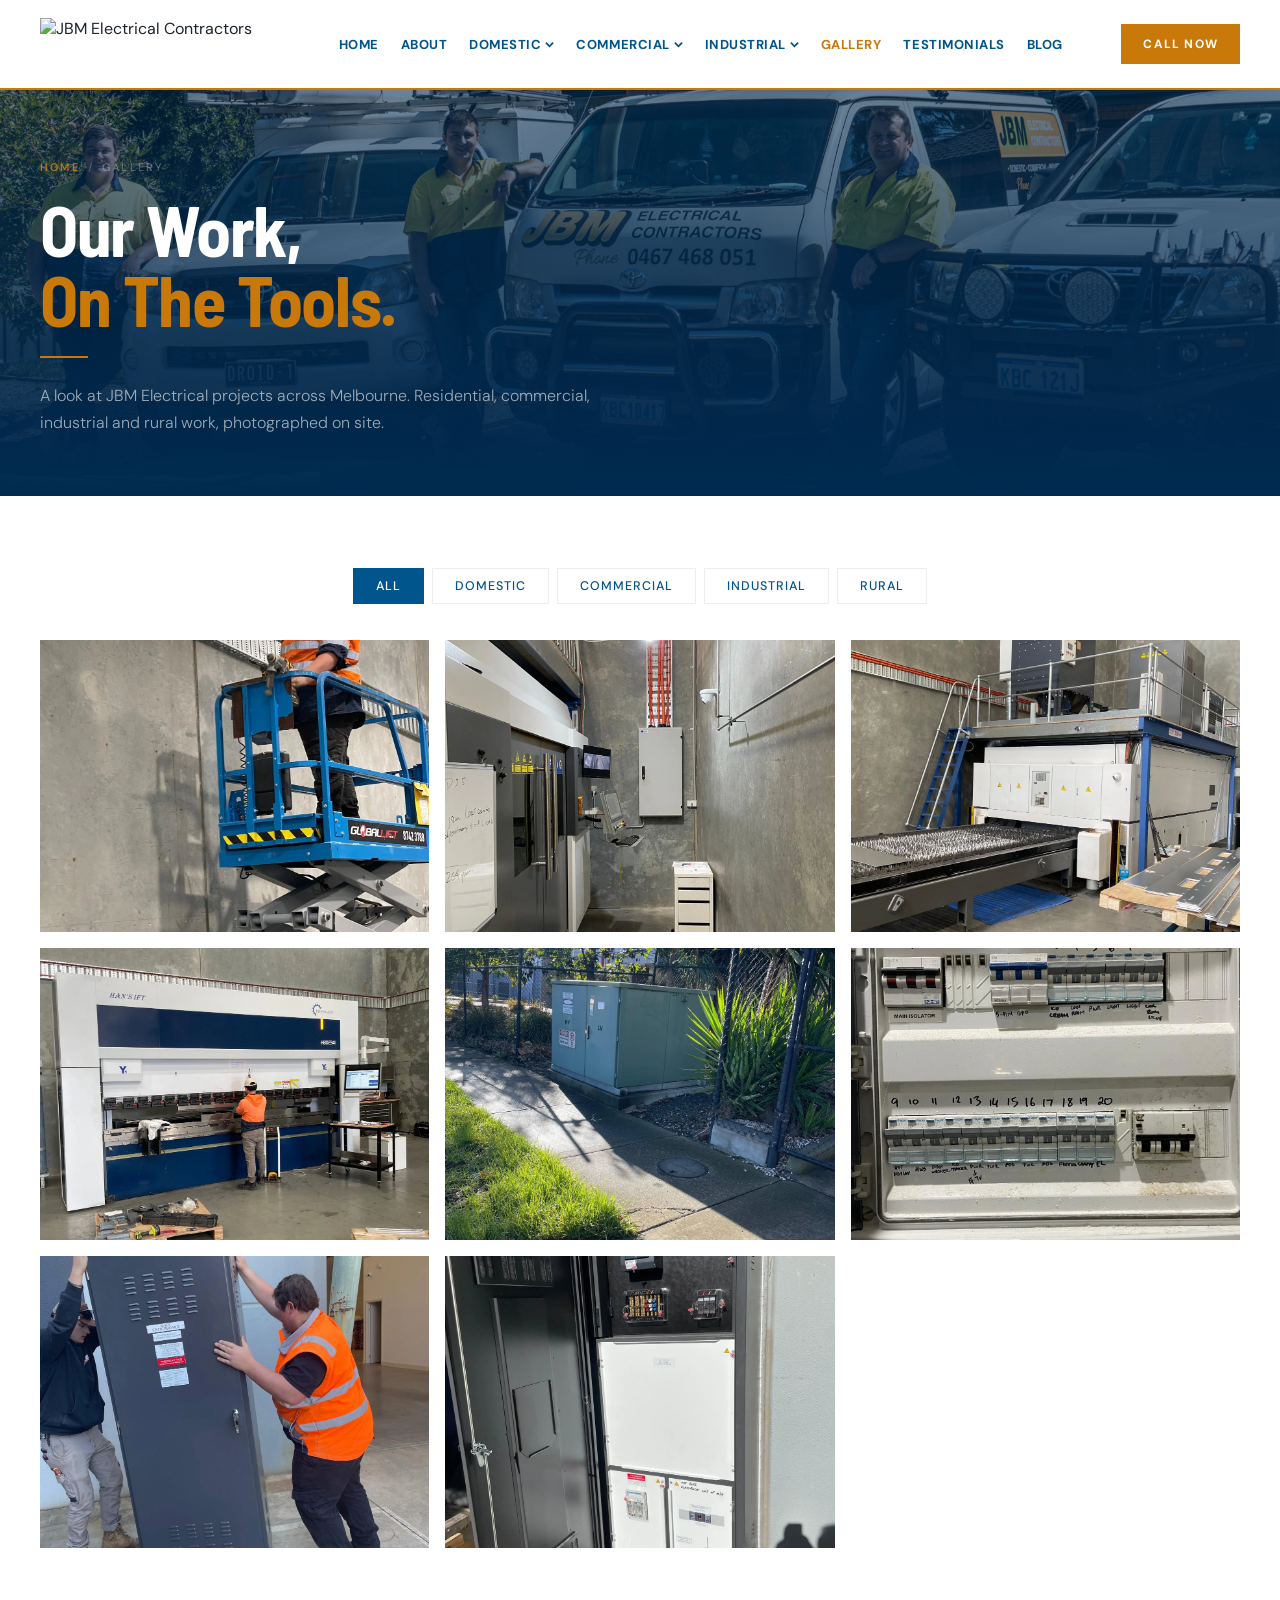
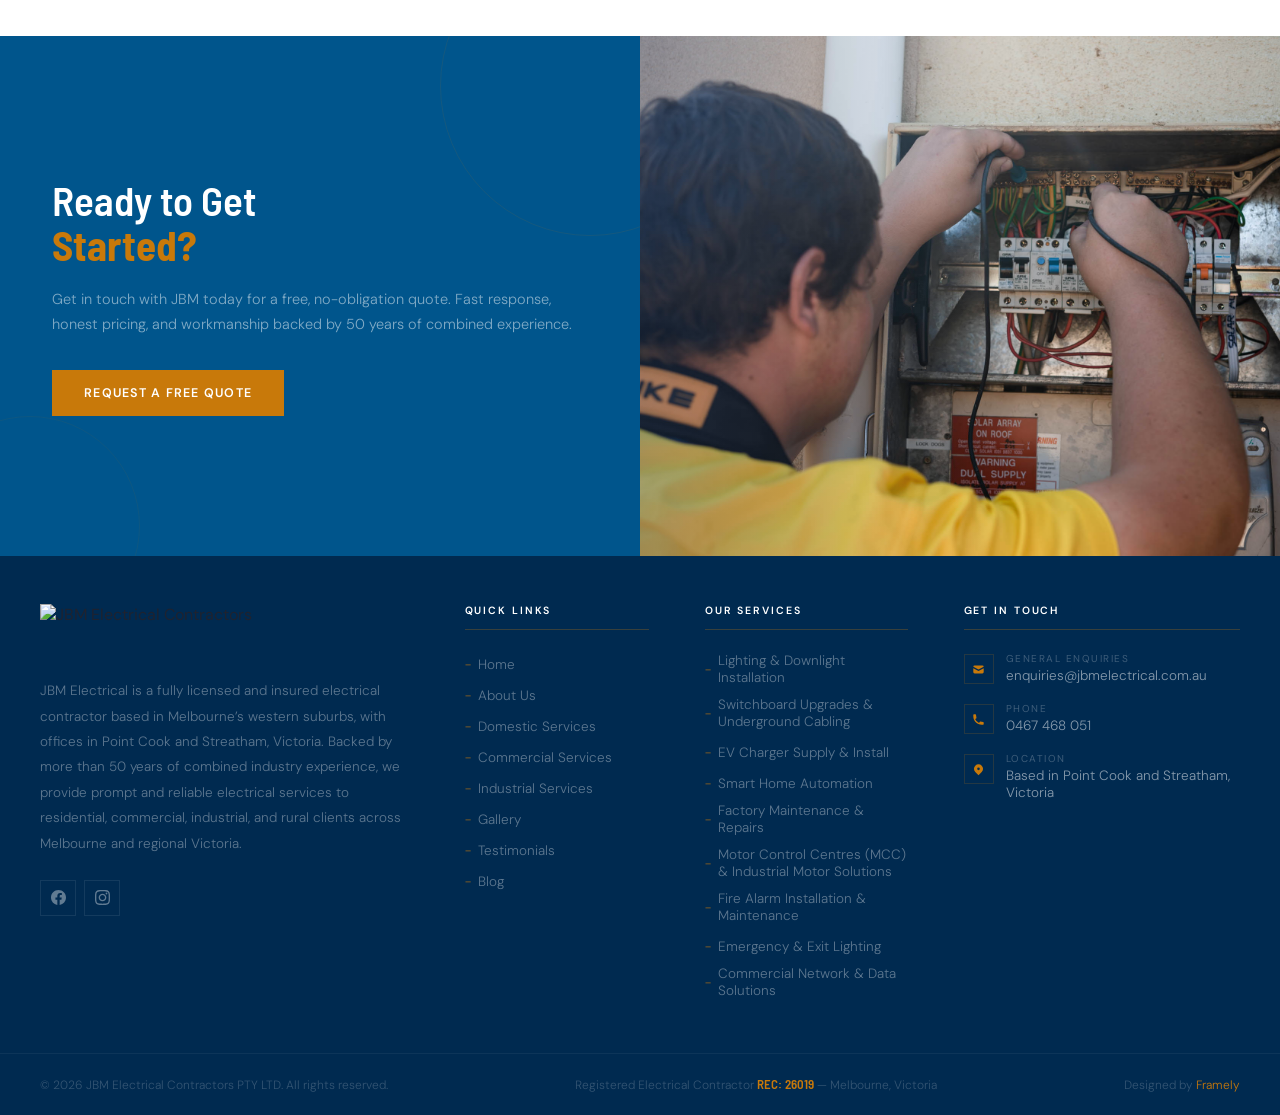
==== commit 1a5f5c9f: "Remove stock gallery images and use supplied JBM photographs" ====
--- a/gallery.html
+++ b/gallery.html
@@ -9,7 +9,7 @@
     <link rel="preconnect" href="https://fonts.googleapis.com">
     <link rel="preconnect" href="https://fonts.gstatic.com" crossorigin>
     <link href="https://fonts.googleapis.com/css2?family=Barlow+Semi+Condensed:wght@300;400;500;600;700&family=DM+Sans:ital,wght@0,300;0,400;0,500;0,600;1,300&display=swap" rel="stylesheet">
-        <link rel="preload" href="assets/images/hero-bg-2.jpg" as="image">
+        <link rel="preload" href="assets/images/JBM-Finals-12.jpg" as="image">
     <link rel="stylesheet" href="css/styles.css">
     <style>
         /* Hero — interior page */
@@ -20,7 +20,7 @@
         .pg-hero-bg {
             position: absolute; inset: 0;
             background-color: var(--navy-deep);
-            background-image: url("assets/images/hero-bg-2.jpg");
+            background-image: url("assets/images/JBM-Finals-12.jpg");
             background-size: cover; background-position: center 40%;
         }
         .pg-hero-overlay {
@@ -330,12 +330,12 @@
     </div>
 </div>
 
-<!-- Gallery manifest — built and updated by CMS deploy hook; for now, hardcoded list -->
+<!-- Client gallery fallback; the renderer also loads current CMS entries. -->
 <script>
 /* Gallery file list — fetched live from GitHub via /api/content */
 window.JBM_GALLERY_FETCH = "/api/content?type=gallery";
-/* Branch-local entries remain available before a CMS main-branch merge. */
-window.JBM_GALLERY_FILES = ["commercial-gallery", "domestic-gallery", "industrial-gallery", "rural-gallery", "industrial-upgrade-01", "industrial-upgrade-02", "industrial-upgrade-03", "industrial-upgrade-04", "industrial-upgrade-05", "industrial-upgrade-06", "industrial-upgrade-07", "industrial-upgrade-08"];
+/* Client-supplied project photographs remain available if the listing API is unavailable. */
+window.JBM_GALLERY_FILES = ["industrial-upgrade-01","industrial-upgrade-02","industrial-upgrade-03","industrial-upgrade-04","industrial-upgrade-05","industrial-upgrade-06","industrial-upgrade-07","industrial-upgrade-08"];
 </script>
 
 <section id="cta">
@@ -350,7 +350,7 @@
         </div>
     </div>
     <div class="cta-right">
-        <img class="cta-img" src="assets/images/cta-bg.webp" alt="JBM Electrical team at work" loading="lazy" onerror="this.style.display='none'">
+        <img class="cta-img" src="assets/images/JBM-Finals-15.jpg" alt="JBM electrician working on an electrical switchboard" loading="lazy" onerror="this.style.display='none'">
         <div class="cta-img-overlay"></div>
     </div>
 </section>
